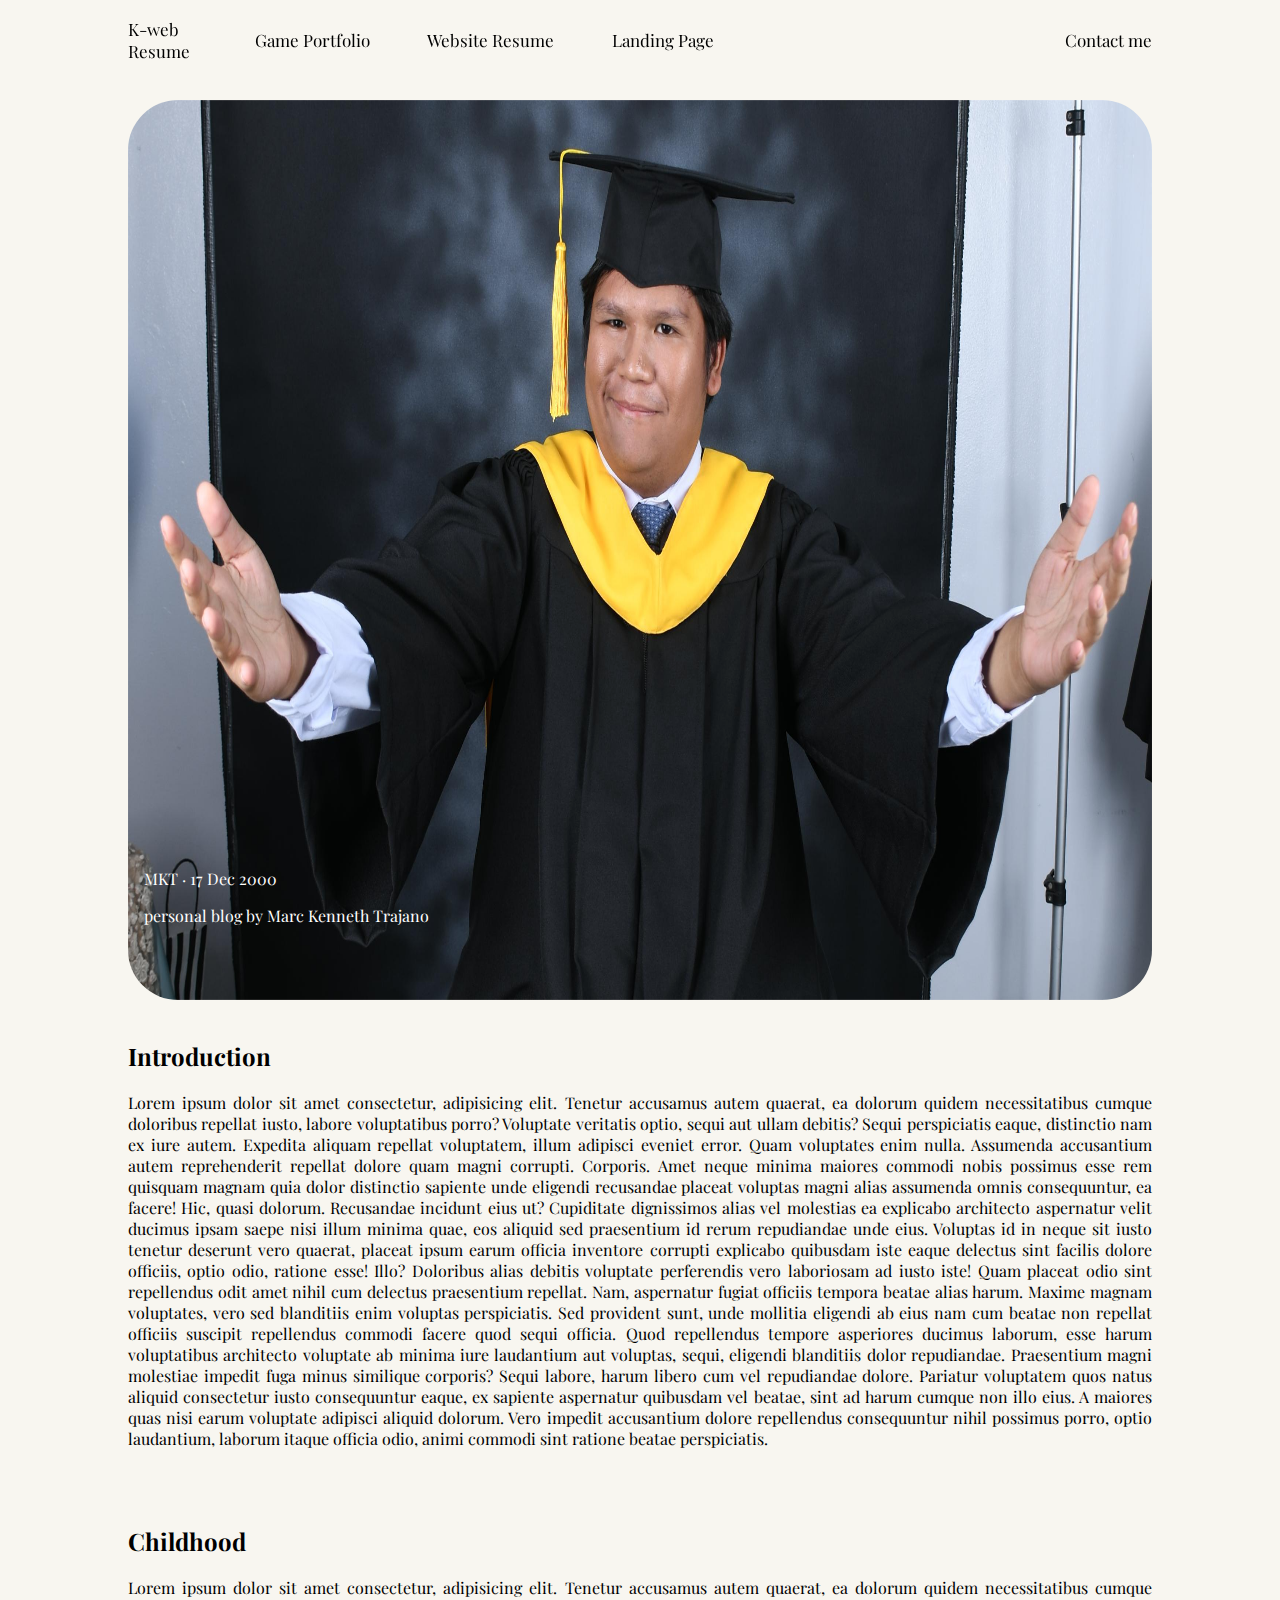
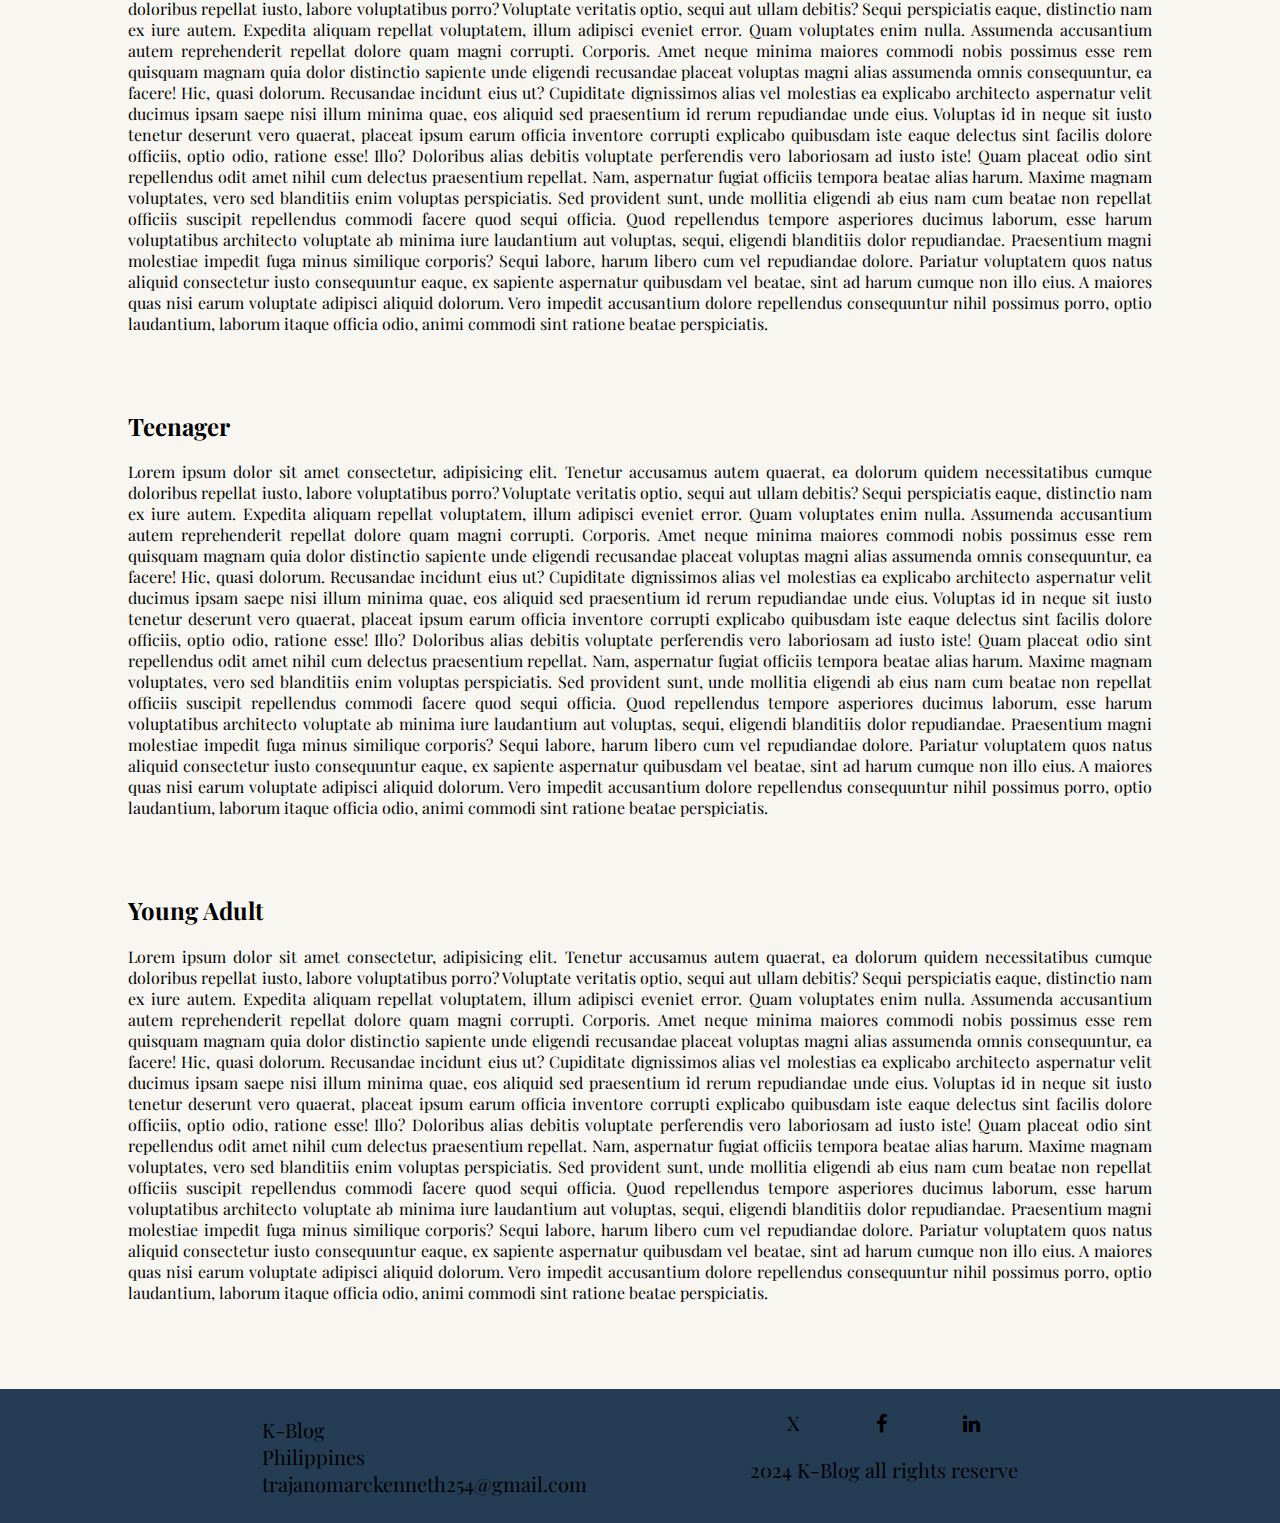
==== blog.html @ 579b7ab5 "place blog.html here" ====
<!DOCTYPE html>
<html lang="en">
  <head>
    <meta charset="UTF-8" />
    <meta name="viewport" content="width=device-width, initial-scale=1.0" />

    <!--Font Awesome-->
    <link
      rel="stylesheet"
      href="https://cdnjs.cloudflare.com/ajax/libs/font-awesome/4.7.0/css/font-awesome.min.css"
    />

    <!--Font-->
    <link rel="preconnect" href="https://fonts.googleapis.com" />
    <link rel="preconnect" href="https://fonts.gstatic.com" crossorigin />
    <link
      href="https://fonts.googleapis.com/css2?family=Noto+Sans:ital,wght@0,100..900;1,100..900&family=Playfair+Display:ital,wght@0,400..900;1,400..900&family=Playwrite+GB+S:ital,wght@0,100..400;1,100..400&family=Roboto&display=swap"
      rel="stylesheet"
    />

    <!--CSS-->
    <link rel="stylesheet" href="styles/shared-css/header.css" />
    <link rel="stylesheet" href="styles/shared-css/footer.css" />

    <link rel="stylesheet" href="styles/blog/main.css" />
    <link rel="stylesheet" href="styles/blog/general.css" />
    <link rel="stylesheet" href="styles/blog/ResposiveDesignBlog.css" />

    <title>k-blog</title>
  </head>

  <body>
    <header class="header">
      <div class="header-container">
        <nav class="left-header">
          <div><a href="#section0">K-web Resume</a></div>
          <nav>
            <div><a href="#section1">Game Portfolio</a></div>
            <div>
              <a href="https://neths-017.github.io/Resume/">Website Resume</a>
            </div>
            <div><a href="#section4">Landing Page</a></div>
          </nav>
        </nav>
        <nav class="right-header"><a href="#section0-1">Contact me</a></nav>
      </div>
    </header>

    <div class="main-class">
      <div class="b1">
        <div class="b1-outside-container">
          <img
            src="image/Kennethphotos/cropImgbg.png"
            alt="kenneth way"
            class="b1-img"
          />
          <div class="b1-content">
            <p>MKT · 17 Dec 2000</p>
            <p>personal blog by Marc Kenneth Trajano</p>
          </div>
        </div>
      </div>

      <div class="b2">
        <div class="b2-container">
          <h2>Introduction</h2>
          <p>
            Lorem ipsum dolor sit amet consectetur, adipisicing elit. Tenetur
            accusamus autem quaerat, ea dolorum quidem necessitatibus cumque
            doloribus repellat iusto, labore voluptatibus porro? Voluptate
            veritatis optio, sequi aut ullam debitis? Sequi perspiciatis eaque,
            distinctio nam ex iure autem. Expedita aliquam repellat voluptatem,
            illum adipisci eveniet error. Quam voluptates enim nulla. Assumenda
            accusantium autem reprehenderit repellat dolore quam magni corrupti.
            Corporis. Amet neque minima maiores commodi nobis possimus esse rem
            quisquam magnam quia dolor distinctio sapiente unde eligendi
            recusandae placeat voluptas magni alias assumenda omnis
            consequuntur, ea facere! Hic, quasi dolorum. Recusandae incidunt
            eius ut? Cupiditate dignissimos alias vel molestias ea explicabo
            architecto aspernatur velit ducimus ipsam saepe nisi illum minima
            quae, eos aliquid sed praesentium id rerum repudiandae unde eius.
            Voluptas id in neque sit iusto tenetur deserunt vero quaerat,
            placeat ipsum earum officia inventore corrupti explicabo quibusdam
            iste eaque delectus sint facilis dolore officiis, optio odio,
            ratione esse! Illo? Doloribus alias debitis voluptate perferendis
            vero laboriosam ad iusto iste! Quam placeat odio sint repellendus
            odit amet nihil cum delectus praesentium repellat. Nam, aspernatur
            fugiat officiis tempora beatae alias harum. Maxime magnam
            voluptates, vero sed blanditiis enim voluptas perspiciatis. Sed
            provident sunt, unde mollitia eligendi ab eius nam cum beatae non
            repellat officiis suscipit repellendus commodi facere quod sequi
            officia. Quod repellendus tempore asperiores ducimus laborum, esse
            harum voluptatibus architecto voluptate ab minima iure laudantium
            aut voluptas, sequi, eligendi blanditiis dolor repudiandae.
            Praesentium magni molestiae impedit fuga minus similique corporis?
            Sequi labore, harum libero cum vel repudiandae dolore. Pariatur
            voluptatem quos natus aliquid consectetur iusto consequuntur eaque,
            ex sapiente aspernatur quibusdam vel beatae, sint ad harum cumque
            non illo eius. A maiores quas nisi earum voluptate adipisci aliquid
            dolorum. Vero impedit accusantium dolore repellendus consequuntur
            nihil possimus porro, optio laudantium, laborum itaque officia odio,
            animi commodi sint ratione beatae perspiciatis.
          </p>
        </div>

        <div class="b2-container">
          <h2>Childhood</h2>
          <p>
            Lorem ipsum dolor sit amet consectetur, adipisicing elit. Tenetur
            accusamus autem quaerat, ea dolorum quidem necessitatibus cumque
            doloribus repellat iusto, labore voluptatibus porro? Voluptate
            veritatis optio, sequi aut ullam debitis? Sequi perspiciatis eaque,
            distinctio nam ex iure autem. Expedita aliquam repellat voluptatem,
            illum adipisci eveniet error. Quam voluptates enim nulla. Assumenda
            accusantium autem reprehenderit repellat dolore quam magni corrupti.
            Corporis. Amet neque minima maiores commodi nobis possimus esse rem
            quisquam magnam quia dolor distinctio sapiente unde eligendi
            recusandae placeat voluptas magni alias assumenda omnis
            consequuntur, ea facere! Hic, quasi dolorum. Recusandae incidunt
            eius ut? Cupiditate dignissimos alias vel molestias ea explicabo
            architecto aspernatur velit ducimus ipsam saepe nisi illum minima
            quae, eos aliquid sed praesentium id rerum repudiandae unde eius.
            Voluptas id in neque sit iusto tenetur deserunt vero quaerat,
            placeat ipsum earum officia inventore corrupti explicabo quibusdam
            iste eaque delectus sint facilis dolore officiis, optio odio,
            ratione esse! Illo? Doloribus alias debitis voluptate perferendis
            vero laboriosam ad iusto iste! Quam placeat odio sint repellendus
            odit amet nihil cum delectus praesentium repellat. Nam, aspernatur
            fugiat officiis tempora beatae alias harum. Maxime magnam
            voluptates, vero sed blanditiis enim voluptas perspiciatis. Sed
            provident sunt, unde mollitia eligendi ab eius nam cum beatae non
            repellat officiis suscipit repellendus commodi facere quod sequi
            officia. Quod repellendus tempore asperiores ducimus laborum, esse
            harum voluptatibus architecto voluptate ab minima iure laudantium
            aut voluptas, sequi, eligendi blanditiis dolor repudiandae.
            Praesentium magni molestiae impedit fuga minus similique corporis?
            Sequi labore, harum libero cum vel repudiandae dolore. Pariatur
            voluptatem quos natus aliquid consectetur iusto consequuntur eaque,
            ex sapiente aspernatur quibusdam vel beatae, sint ad harum cumque
            non illo eius. A maiores quas nisi earum voluptate adipisci aliquid
            dolorum. Vero impedit accusantium dolore repellendus consequuntur
            nihil possimus porro, optio laudantium, laborum itaque officia odio,
            animi commodi sint ratione beatae perspiciatis.
          </p>
        </div>

        <div class="b2-container">
          <h2>Teenager</h2>
          <p>
            Lorem ipsum dolor sit amet consectetur, adipisicing elit. Tenetur
            accusamus autem quaerat, ea dolorum quidem necessitatibus cumque
            doloribus repellat iusto, labore voluptatibus porro? Voluptate
            veritatis optio, sequi aut ullam debitis? Sequi perspiciatis eaque,
            distinctio nam ex iure autem. Expedita aliquam repellat voluptatem,
            illum adipisci eveniet error. Quam voluptates enim nulla. Assumenda
            accusantium autem reprehenderit repellat dolore quam magni corrupti.
            Corporis. Amet neque minima maiores commodi nobis possimus esse rem
            quisquam magnam quia dolor distinctio sapiente unde eligendi
            recusandae placeat voluptas magni alias assumenda omnis
            consequuntur, ea facere! Hic, quasi dolorum. Recusandae incidunt
            eius ut? Cupiditate dignissimos alias vel molestias ea explicabo
            architecto aspernatur velit ducimus ipsam saepe nisi illum minima
            quae, eos aliquid sed praesentium id rerum repudiandae unde eius.
            Voluptas id in neque sit iusto tenetur deserunt vero quaerat,
            placeat ipsum earum officia inventore corrupti explicabo quibusdam
            iste eaque delectus sint facilis dolore officiis, optio odio,
            ratione esse! Illo? Doloribus alias debitis voluptate perferendis
            vero laboriosam ad iusto iste! Quam placeat odio sint repellendus
            odit amet nihil cum delectus praesentium repellat. Nam, aspernatur
            fugiat officiis tempora beatae alias harum. Maxime magnam
            voluptates, vero sed blanditiis enim voluptas perspiciatis. Sed
            provident sunt, unde mollitia eligendi ab eius nam cum beatae non
            repellat officiis suscipit repellendus commodi facere quod sequi
            officia. Quod repellendus tempore asperiores ducimus laborum, esse
            harum voluptatibus architecto voluptate ab minima iure laudantium
            aut voluptas, sequi, eligendi blanditiis dolor repudiandae.
            Praesentium magni molestiae impedit fuga minus similique corporis?
            Sequi labore, harum libero cum vel repudiandae dolore. Pariatur
            voluptatem quos natus aliquid consectetur iusto consequuntur eaque,
            ex sapiente aspernatur quibusdam vel beatae, sint ad harum cumque
            non illo eius. A maiores quas nisi earum voluptate adipisci aliquid
            dolorum. Vero impedit accusantium dolore repellendus consequuntur
            nihil possimus porro, optio laudantium, laborum itaque officia odio,
            animi commodi sint ratione beatae perspiciatis.
          </p>
        </div>

        <div class="b2-container">
          <h2>Young Adult</h2>
          <p>
            Lorem ipsum dolor sit amet consectetur, adipisicing elit. Tenetur
            accusamus autem quaerat, ea dolorum quidem necessitatibus cumque
            doloribus repellat iusto, labore voluptatibus porro? Voluptate
            veritatis optio, sequi aut ullam debitis? Sequi perspiciatis eaque,
            distinctio nam ex iure autem. Expedita aliquam repellat voluptatem,
            illum adipisci eveniet error. Quam voluptates enim nulla. Assumenda
            accusantium autem reprehenderit repellat dolore quam magni corrupti.
            Corporis. Amet neque minima maiores commodi nobis possimus esse rem
            quisquam magnam quia dolor distinctio sapiente unde eligendi
            recusandae placeat voluptas magni alias assumenda omnis
            consequuntur, ea facere! Hic, quasi dolorum. Recusandae incidunt
            eius ut? Cupiditate dignissimos alias vel molestias ea explicabo
            architecto aspernatur velit ducimus ipsam saepe nisi illum minima
            quae, eos aliquid sed praesentium id rerum repudiandae unde eius.
            Voluptas id in neque sit iusto tenetur deserunt vero quaerat,
            placeat ipsum earum officia inventore corrupti explicabo quibusdam
            iste eaque delectus sint facilis dolore officiis, optio odio,
            ratione esse! Illo? Doloribus alias debitis voluptate perferendis
            vero laboriosam ad iusto iste! Quam placeat odio sint repellendus
            odit amet nihil cum delectus praesentium repellat. Nam, aspernatur
            fugiat officiis tempora beatae alias harum. Maxime magnam
            voluptates, vero sed blanditiis enim voluptas perspiciatis. Sed
            provident sunt, unde mollitia eligendi ab eius nam cum beatae non
            repellat officiis suscipit repellendus commodi facere quod sequi
            officia. Quod repellendus tempore asperiores ducimus laborum, esse
            harum voluptatibus architecto voluptate ab minima iure laudantium
            aut voluptas, sequi, eligendi blanditiis dolor repudiandae.
            Praesentium magni molestiae impedit fuga minus similique corporis?
            Sequi labore, harum libero cum vel repudiandae dolore. Pariatur
            voluptatem quos natus aliquid consectetur iusto consequuntur eaque,
            ex sapiente aspernatur quibusdam vel beatae, sint ad harum cumque
            non illo eius. A maiores quas nisi earum voluptate adipisci aliquid
            dolorum. Vero impedit accusantium dolore repellendus consequuntur
            nihil possimus porro, optio laudantium, laborum itaque officia odio,
            animi commodi sint ratione beatae perspiciatis.
          </p>
        </div>
      </div>
    </div>

    <footer class="f1">
      <div class="f1-container">
        <div class="f1-left-side">
          <div class="name-of-company">
            <div>K-Blog</div>
            <div>Philippines</div>
            <div>trajanomarckenneth254@gmail.com</div>
          </div>
        </div>

        <div>
          <container class="f1-logo-container">
            <div>X</div>

            <div>
              <a
                href="https://www.facebook.com/trajano.marckenneth?mibextid=ZbWKwL"
                target="_blank"
              >
                <i class="fa fa-facebook"></i
              ></a>
            </div>

            <div>
              <a
                href="https://www.linkedin.com/in/marc-kenneth-trajano-45747531a/"
                target="_blank"
              >
                <i class="fa fa-linkedin"></i>
              </a>
            </div>
          </container>
          <p>2024 K-Blog all rights reserve</p>
        </div>
      </div>
    </footer>

    <script>
      document.addEventListener("scroll", () => {
        const header = document.querySelector("header");
        if (window.scrollY) {
          header.classList.add("scrolled");
          console.log("scrolled");
        } else {
          header.classList.remove("scrolled");
          console.log("not ");
        }
      });
    </script>
  </body>
</html>
---- styles/shared-css/header.css ----
.header {
  display: flex;
  justify-content: center;
  width: 100%;
  position: fixed;
  height: 80px;
  background-color: #00000000;

  transition: background-color 0.2s ease-out;
  z-index: 999;
  font-size: 17px;
}

header.scrolled {
  background-color: #617d88;
}

.header-container {
  width: 80%;
  display: flex;
  justify-content: space-between;
  align-items: center;
  height: 100%;
}

.left-header {
  display: flex;

  width: 60%;
  justify-content: space-between;
  align-items: center;
  height: 100%;
}

.left-header nav {
  display: flex;
  justify-content: space-around;

  width: 100%;
}
---- styles/shared-css/footer.css ----
footer {
  margin-top: 50px;
  display: flex;
  justify-content: center;
  background-color: #243c54;
  padding: 20px;
  font-size: 20px;
}

.f1-container {
  display: flex;
  width: 74%;

  justify-content: space-around;
  align-items: center;
}

.f1-left-side {
  display: flex;
}

.f1-left-side img {
  height: 110px;
}

.f1-logo-container {
  display: flex;
  justify-content: space-around;
}

.name-of-company {
  display: flex;
  flex-direction: column;
  justify-content: center;
}

footer {
  color: black;
}
---- styles/blog/main.css ----
.b1 {
  width: 100%;
  height: 1000px;
  z-index: 1;
  display: flex;
  align-items: center;
  justify-content: center;
}

.b1-outside-container {
  height: 900px;
  position: relative;
  width: 80%;
}

.b1-inside-container {
  width: 100%;
  height: 100px;
}

.b1-content {
  position: absolute;
  bottom: 8px;
  left: 16px;
  color: white;
}

.b1-img {
  margin-top: 50px;
  height: 100%;
  width: 100%;
  border-radius: 50px;
}

/* b2 */
.b2 {
  width: 100%;
  display: flex;
  justify-content: space-evenly;
  flex-wrap: wrap;
}

.b2-container {
  width: 80%;
  text-align: justify;
  margin: 20px;
}
---- styles/blog/general.css ----
body {
  margin: 0px;
  font-family: "Playfair Display", serif;
  font-style: normal;
  background-color: #f8f6f0;
}

a:link,
a:visited {
  text-decoration: none;
  color: black;
}

a:hover {
  color: black;
}

html {
  scroll-behavior: smooth;
}
---- styles/blog/ResposiveDesignBlog.css ----
@media (max-width: 425px) {
  .header {
    z-index: -1;
    height: 0px;
    font-size: 0px;
  }

  .b1 {
    width: 100%;
    height: 200px;
    z-index: 1;
    display: flex;
    align-items: center;
    justify-content: center;
    margin-bottom: 30px;
  }

  .b1-outside-container {
    height: 200px;
    position: relative;
    width: 80%;
  }

  .b1-content {
    position: absolute;
    bottom: -20px;
    left: 12px;
    color: white;
    font-size: 8px;
  }

  .b2-container {
    font-size: 12px;
  }

  footer {
    padding: 0px;
    font-size: 7px;
    padding-top: 5px;
    padding-bottom: 5px;
  }
}
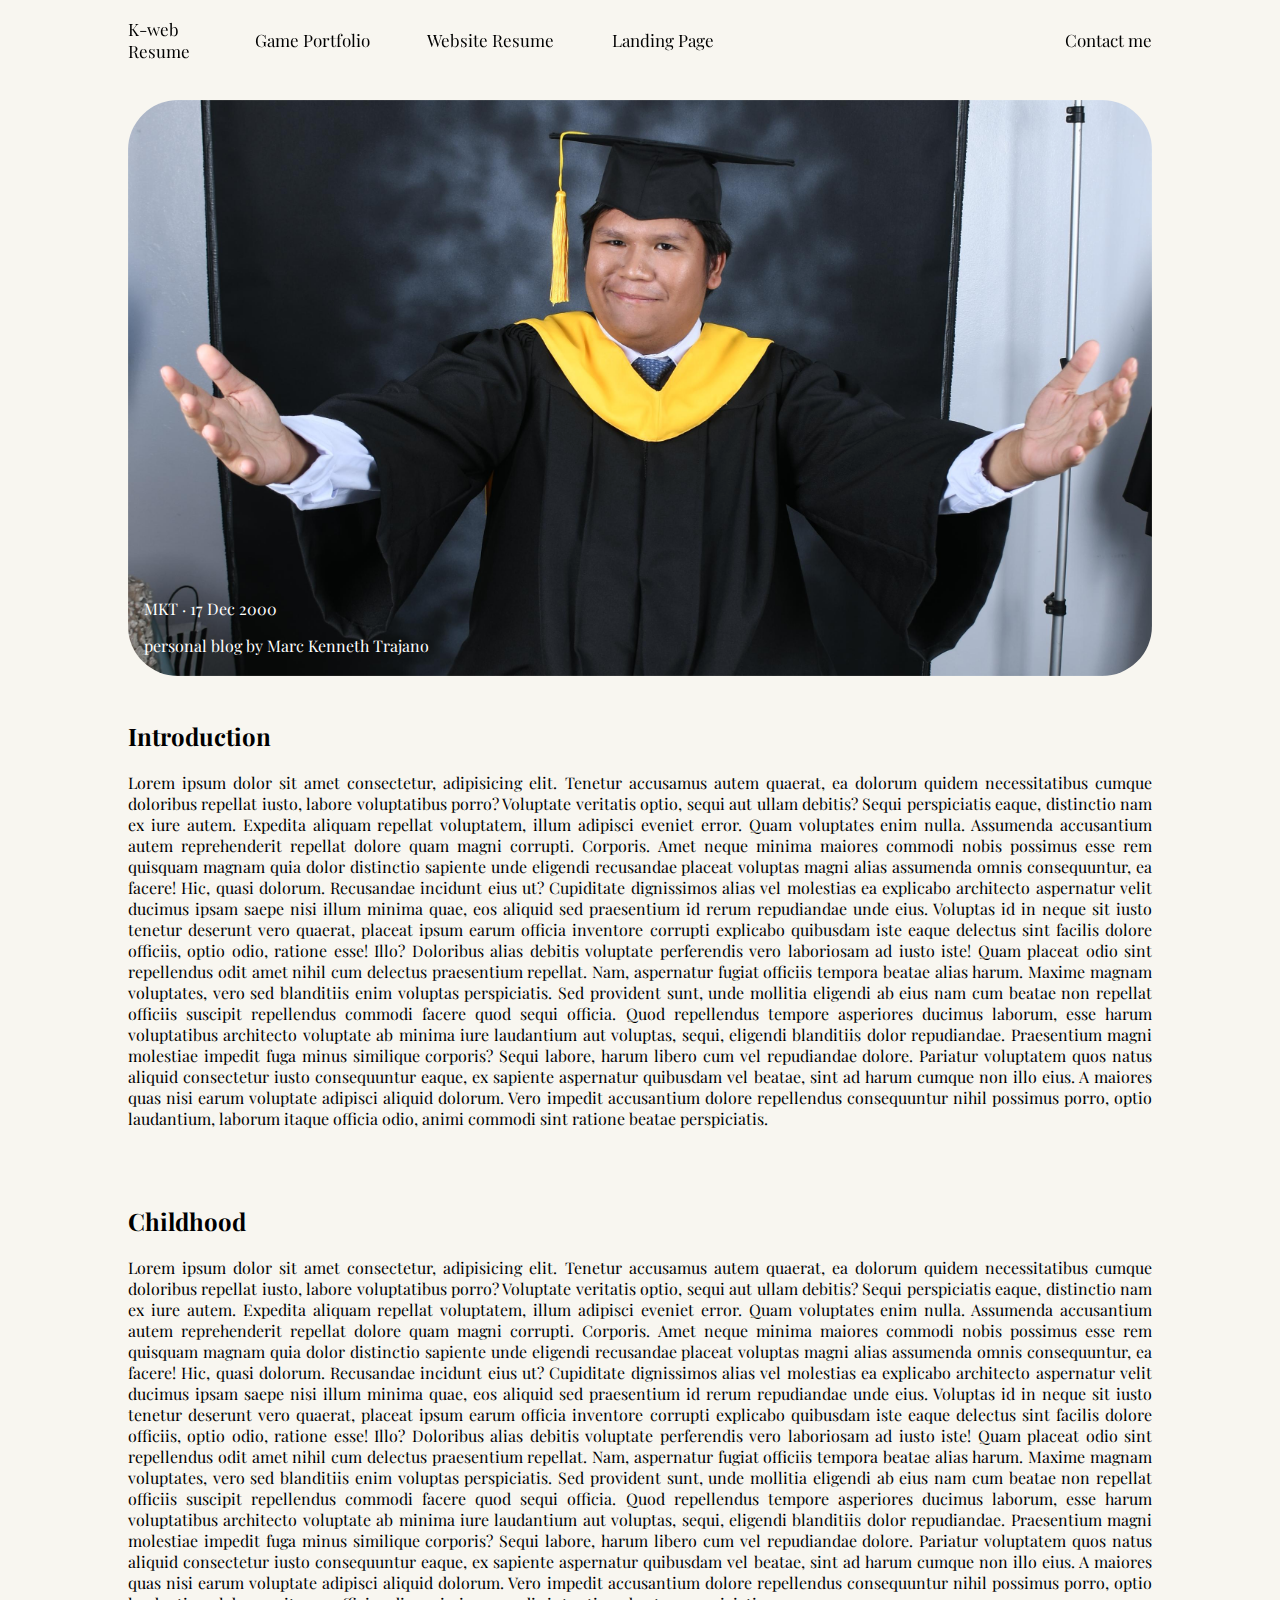
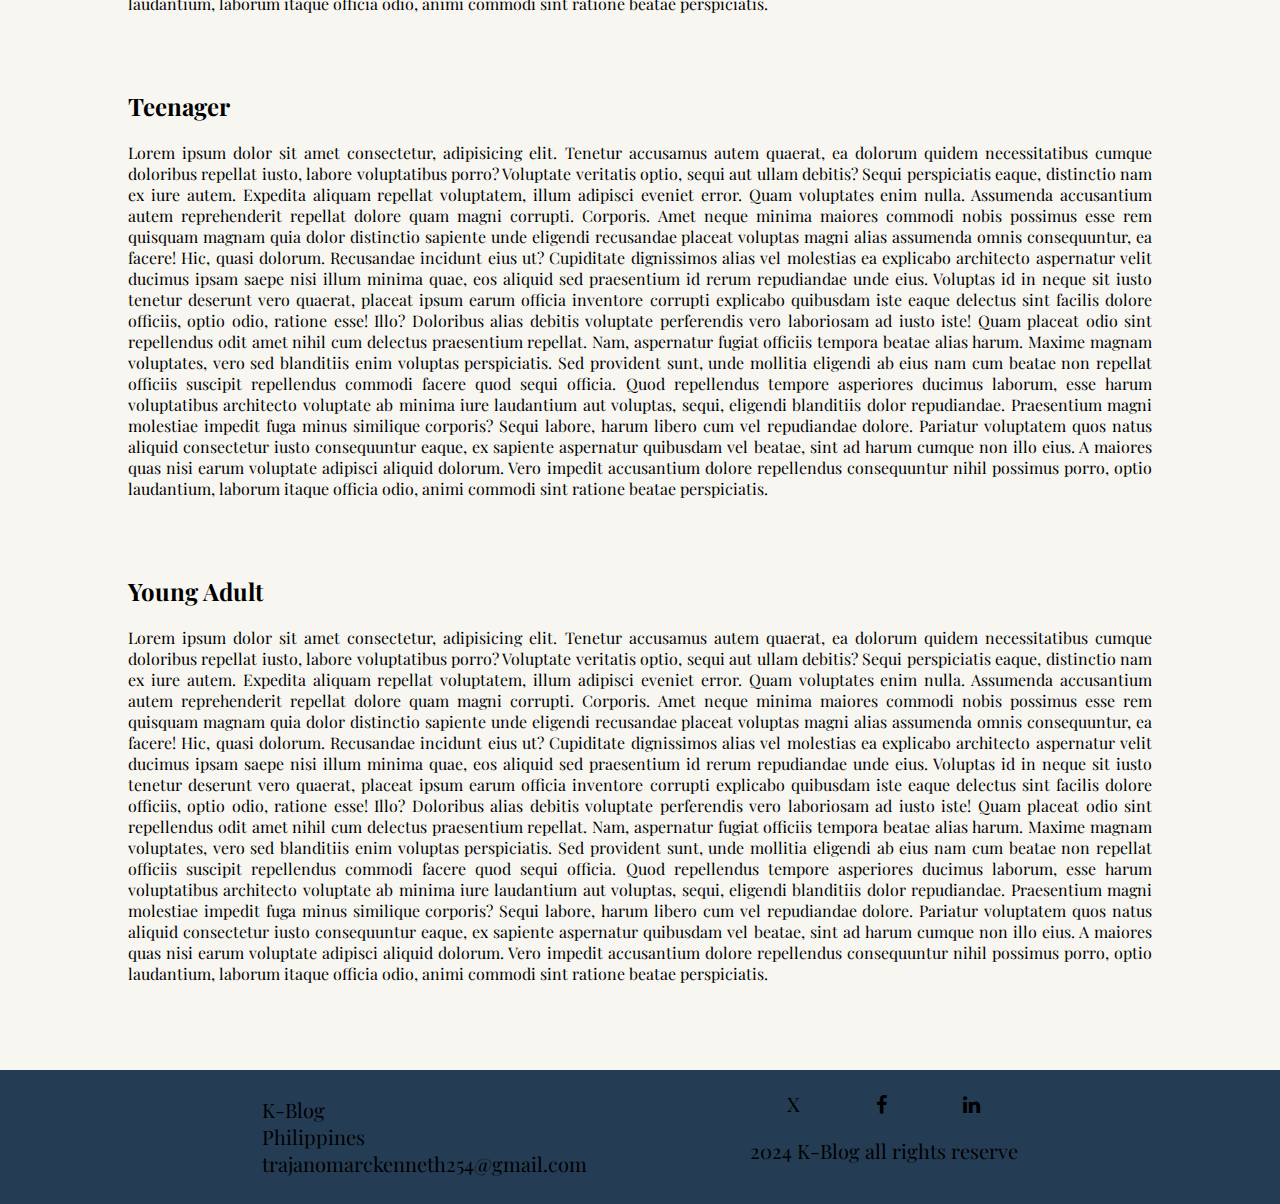
==== commit d025a319: "change menu bar make it resposive in resume portfolio" ====
--- a/blog.html
+++ b/blog.html
@@ -35,9 +35,9 @@
         <nav class="left-header">
           <div><a href="#section0">K-web Resume</a></div>
           <nav>
-            <div><a href="#section1">Game Portfolio</a></div>
+            <div><a href="GamePortfolio.html">Game Portfolio</a></div>
             <div>
-              <a href="https://neths-017.github.io/Resume/">Website Resume</a>
+              <a href="index.html">Website Resume</a>
             </div>
             <div><a href="#section4">Landing Page</a></div>
           </nav>
@@ -265,17 +265,6 @@
       </div>
     </footer>
 
-    <script>
-      document.addEventListener("scroll", () => {
-        const header = document.querySelector("header");
-        if (window.scrollY) {
-          header.classList.add("scrolled");
-          console.log("scrolled");
-        } else {
-          header.classList.remove("scrolled");
-          console.log("not ");
-        }
-      });
-    </script>
+    <script src="scripts/headerFade.js"></script>
   </body>
 </html>
--- a/styles/shared-css/header.css
+++ b/styles/shared-css/header.css
@@ -9,6 +9,10 @@
   transition: background-color 0.2s ease-out;
   z-index: 999;
   font-size: 17px;
+}
+
+.menu-button {
+  display: none;
 }
 
 header.scrolled {
--- a/styles/blog/main.css
+++ b/styles/blog/main.css
@@ -1,6 +1,7 @@
 .b1 {
+  padding-top: 50px;
   width: 100%;
-  height: 1000px;
+  height: 100%;
   z-index: 1;
   display: flex;
   align-items: center;
@@ -8,14 +9,15 @@
 }
 
 .b1-outside-container {
-  height: 900px;
+  height: 40%;
   position: relative;
   width: 80%;
 }
 
 .b1-inside-container {
   width: 100%;
-  height: 100px;
+  height: 80%;
+  background-color: green;
 }
 
 .b1-content {
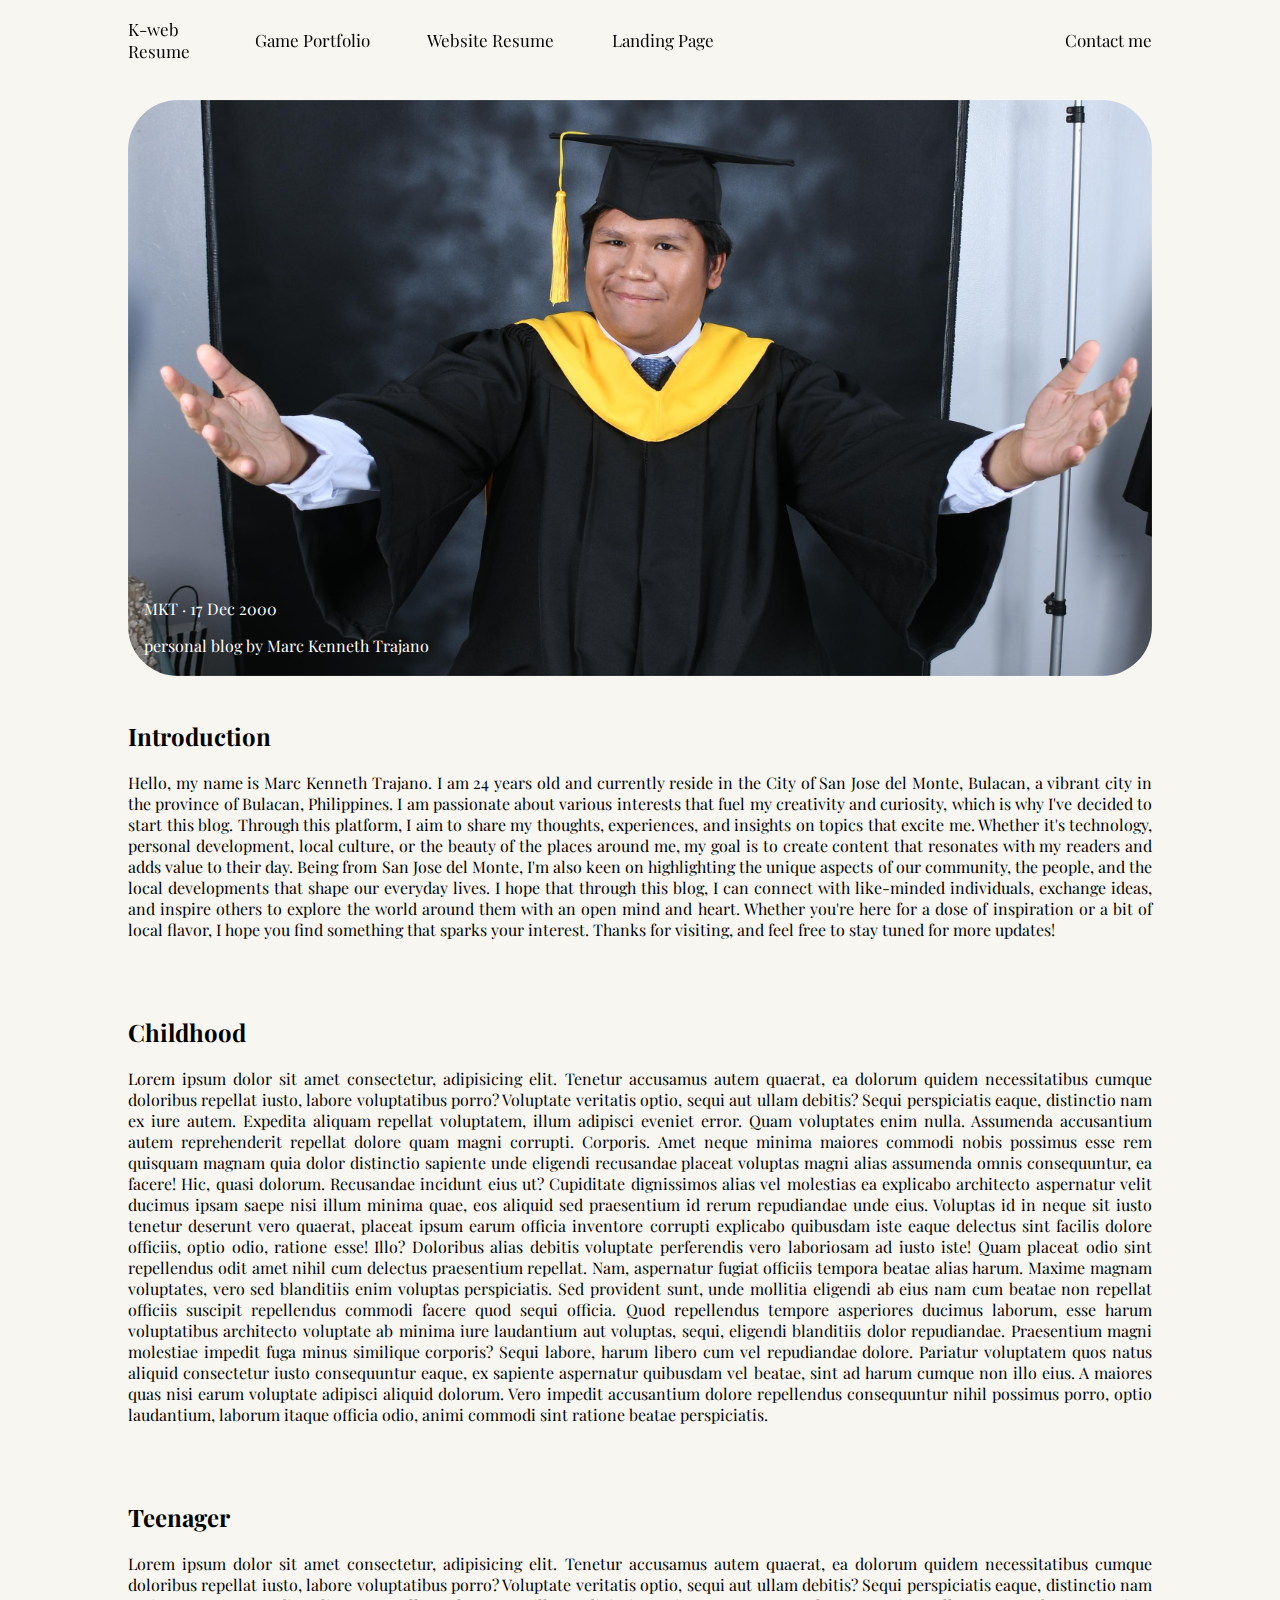
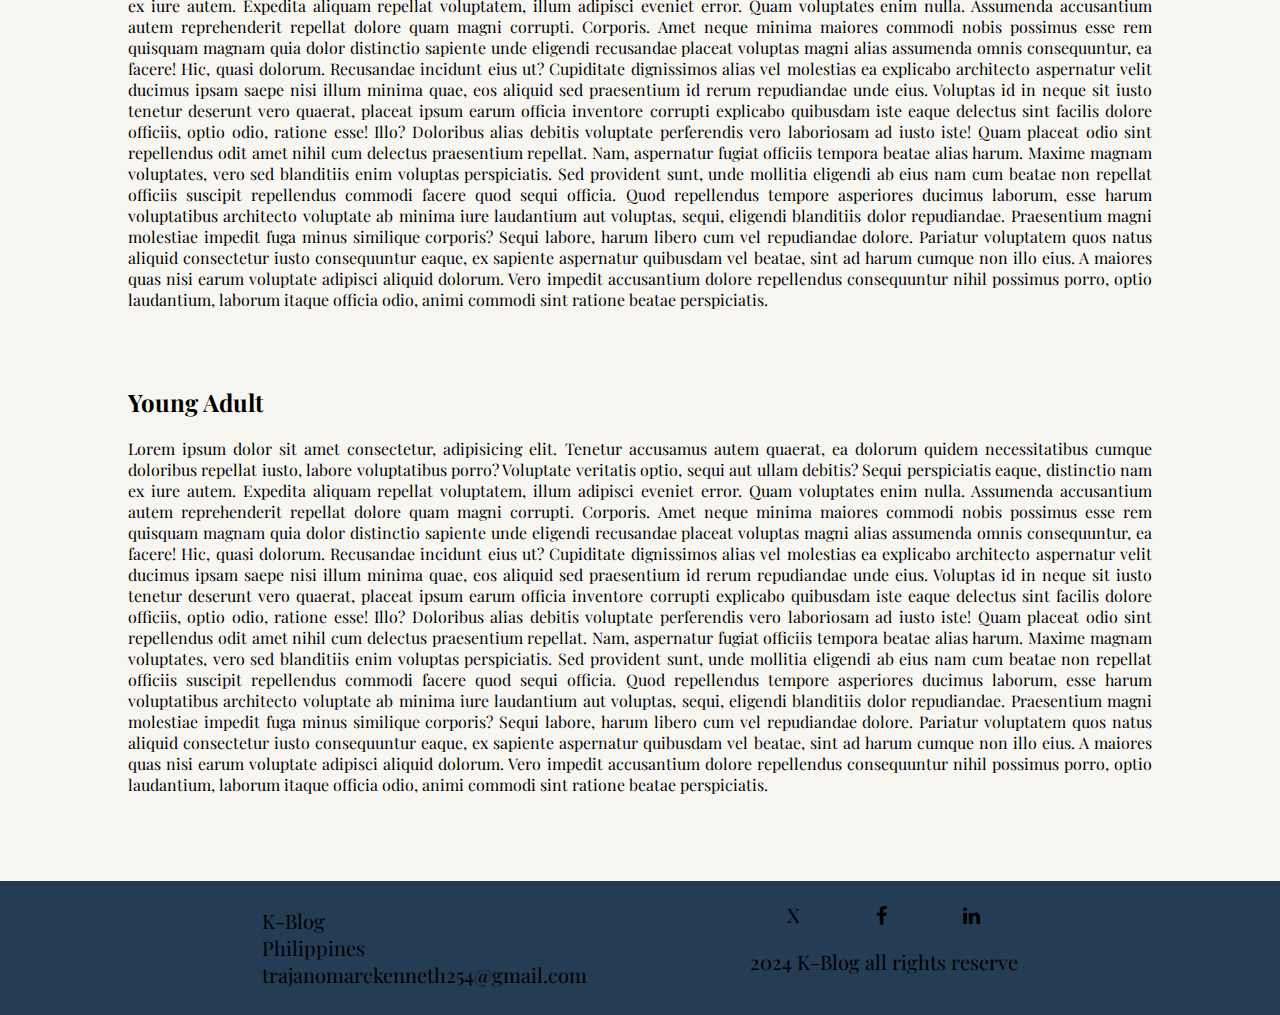
==== commit 637ca77c: "change blog introduction" ====
--- a/blog.html
+++ b/blog.html
@@ -64,6 +64,30 @@
       <div class="b2">
         <div class="b2-container">
           <h2>Introduction</h2>
+          <p>
+            Hello, my name is Marc Kenneth Trajano. I am 24 years old and
+            currently reside in the City of San Jose del Monte, Bulacan, a
+            vibrant city in the province of Bulacan, Philippines. I am
+            passionate about various interests that fuel my creativity and
+            curiosity, which is why I&apos;ve decided to start this blog.
+            Through this platform, I aim to share my thoughts, experiences, and
+            insights on topics that excite me. Whether it&apos;s technology,
+            personal development, local culture, or the beauty of the places
+            around me, my goal is to create content that resonates with my
+            readers and adds value to their day. Being from San Jose del Monte,
+            I&apos;m also keen on highlighting the unique aspects of our
+            community, the people, and the local developments that shape our
+            everyday lives. I hope that through this blog, I can connect with
+            like-minded individuals, exchange ideas, and inspire others to
+            explore the world around them with an open mind and heart. Whether
+            you're here for a dose of inspiration or a bit of local flavor, I
+            hope you find something that sparks your interest. Thanks for
+            visiting, and feel free to stay tuned for more updates!
+          </p>
+        </div>
+
+        <div class="b2-container">
+          <h2>Childhood</h2>
           <p>
             Lorem ipsum dolor sit amet consectetur, adipisicing elit. Tenetur
             accusamus autem quaerat, ea dolorum quidem necessitatibus cumque
@@ -104,7 +128,7 @@
         </div>
 
         <div class="b2-container">
-          <h2>Childhood</h2>
+          <h2>Teenager</h2>
           <p>
             Lorem ipsum dolor sit amet consectetur, adipisicing elit. Tenetur
             accusamus autem quaerat, ea dolorum quidem necessitatibus cumque
@@ -145,7 +169,7 @@
         </div>
 
         <div class="b2-container">
-          <h2>Teenager</h2>
+          <h2>Young Adult</h2>
           <p>
             Lorem ipsum dolor sit amet consectetur, adipisicing elit. Tenetur
             accusamus autem quaerat, ea dolorum quidem necessitatibus cumque
@@ -184,47 +208,6 @@
             animi commodi sint ratione beatae perspiciatis.
           </p>
         </div>
-
-        <div class="b2-container">
-          <h2>Young Adult</h2>
-          <p>
-            Lorem ipsum dolor sit amet consectetur, adipisicing elit. Tenetur
-            accusamus autem quaerat, ea dolorum quidem necessitatibus cumque
-            doloribus repellat iusto, labore voluptatibus porro? Voluptate
-            veritatis optio, sequi aut ullam debitis? Sequi perspiciatis eaque,
-            distinctio nam ex iure autem. Expedita aliquam repellat voluptatem,
-            illum adipisci eveniet error. Quam voluptates enim nulla. Assumenda
-            accusantium autem reprehenderit repellat dolore quam magni corrupti.
-            Corporis. Amet neque minima maiores commodi nobis possimus esse rem
-            quisquam magnam quia dolor distinctio sapiente unde eligendi
-            recusandae placeat voluptas magni alias assumenda omnis
-            consequuntur, ea facere! Hic, quasi dolorum. Recusandae incidunt
-            eius ut? Cupiditate dignissimos alias vel molestias ea explicabo
-            architecto aspernatur velit ducimus ipsam saepe nisi illum minima
-            quae, eos aliquid sed praesentium id rerum repudiandae unde eius.
-            Voluptas id in neque sit iusto tenetur deserunt vero quaerat,
-            placeat ipsum earum officia inventore corrupti explicabo quibusdam
-            iste eaque delectus sint facilis dolore officiis, optio odio,
-            ratione esse! Illo? Doloribus alias debitis voluptate perferendis
-            vero laboriosam ad iusto iste! Quam placeat odio sint repellendus
-            odit amet nihil cum delectus praesentium repellat. Nam, aspernatur
-            fugiat officiis tempora beatae alias harum. Maxime magnam
-            voluptates, vero sed blanditiis enim voluptas perspiciatis. Sed
-            provident sunt, unde mollitia eligendi ab eius nam cum beatae non
-            repellat officiis suscipit repellendus commodi facere quod sequi
-            officia. Quod repellendus tempore asperiores ducimus laborum, esse
-            harum voluptatibus architecto voluptate ab minima iure laudantium
-            aut voluptas, sequi, eligendi blanditiis dolor repudiandae.
-            Praesentium magni molestiae impedit fuga minus similique corporis?
-            Sequi labore, harum libero cum vel repudiandae dolore. Pariatur
-            voluptatem quos natus aliquid consectetur iusto consequuntur eaque,
-            ex sapiente aspernatur quibusdam vel beatae, sint ad harum cumque
-            non illo eius. A maiores quas nisi earum voluptate adipisci aliquid
-            dolorum. Vero impedit accusantium dolore repellendus consequuntur
-            nihil possimus porro, optio laudantium, laborum itaque officia odio,
-            animi commodi sint ratione beatae perspiciatis.
-          </p>
-        </div>
       </div>
     </div>
 
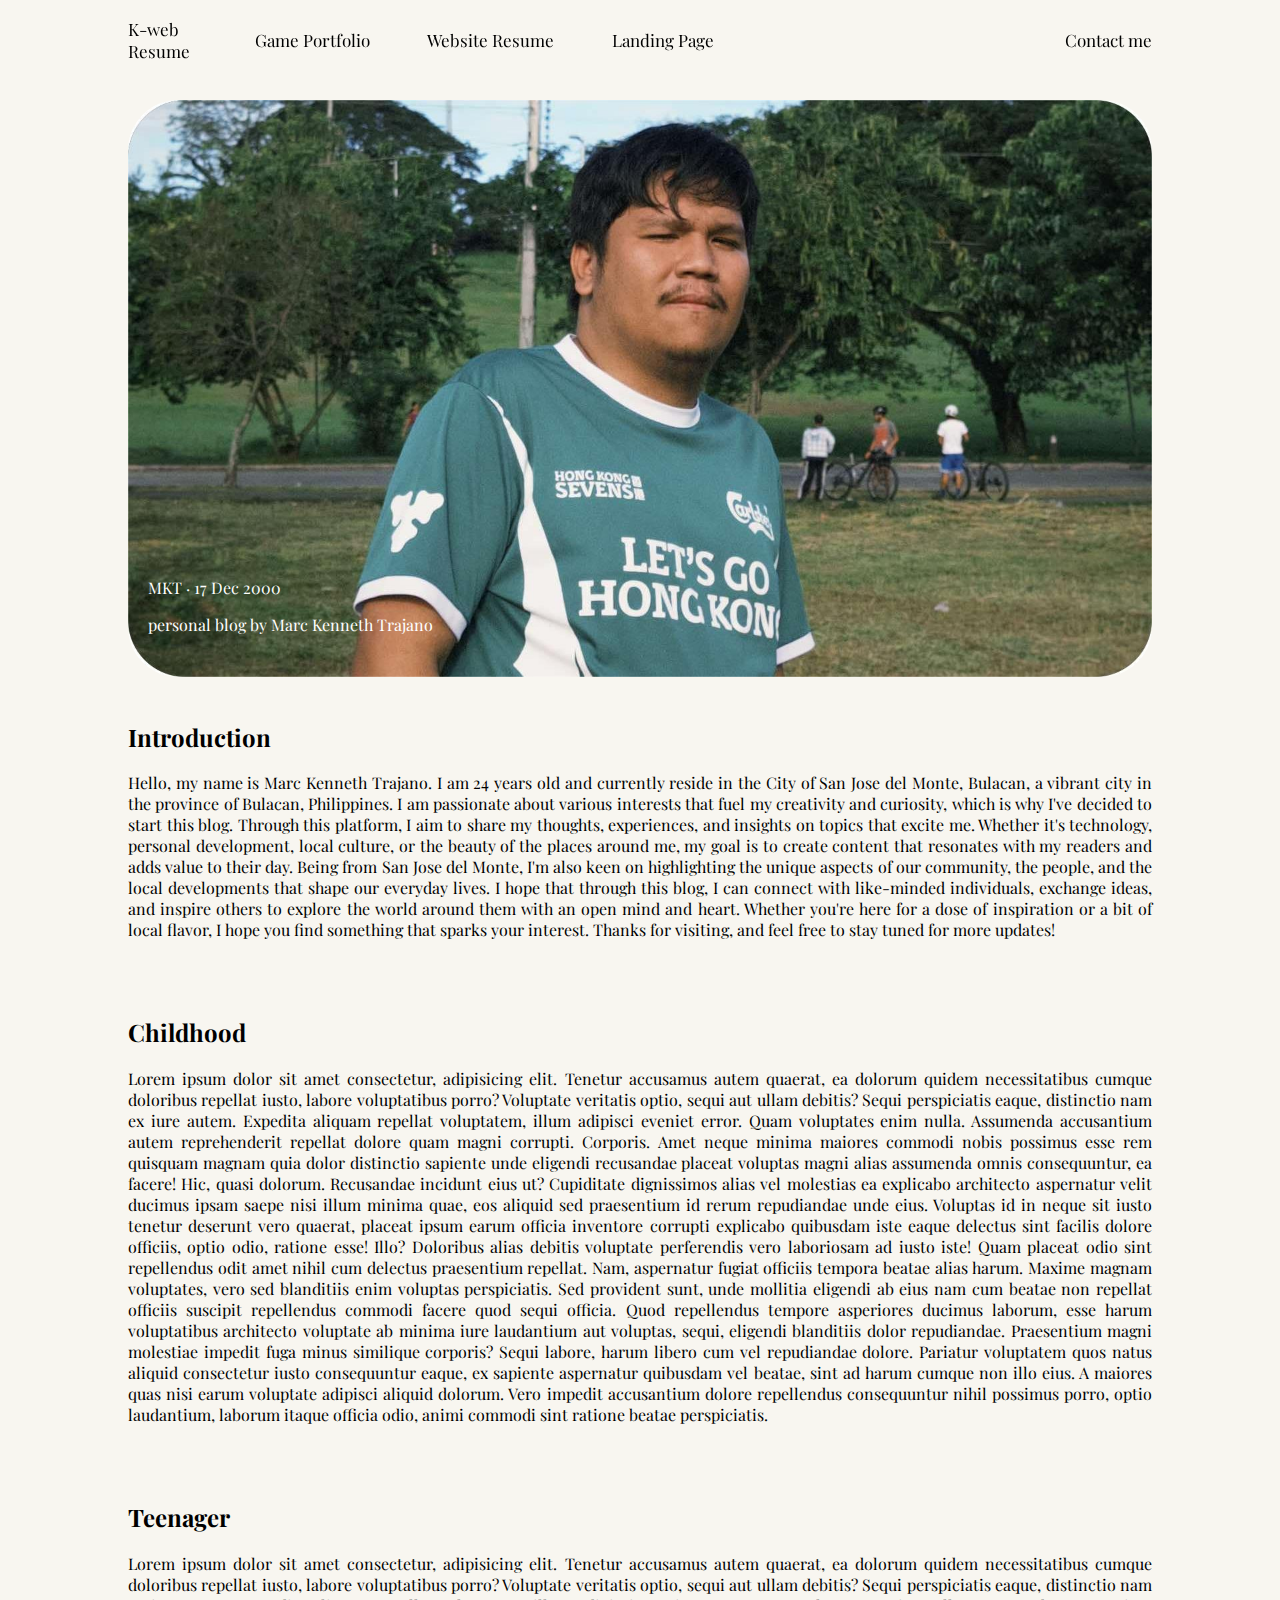
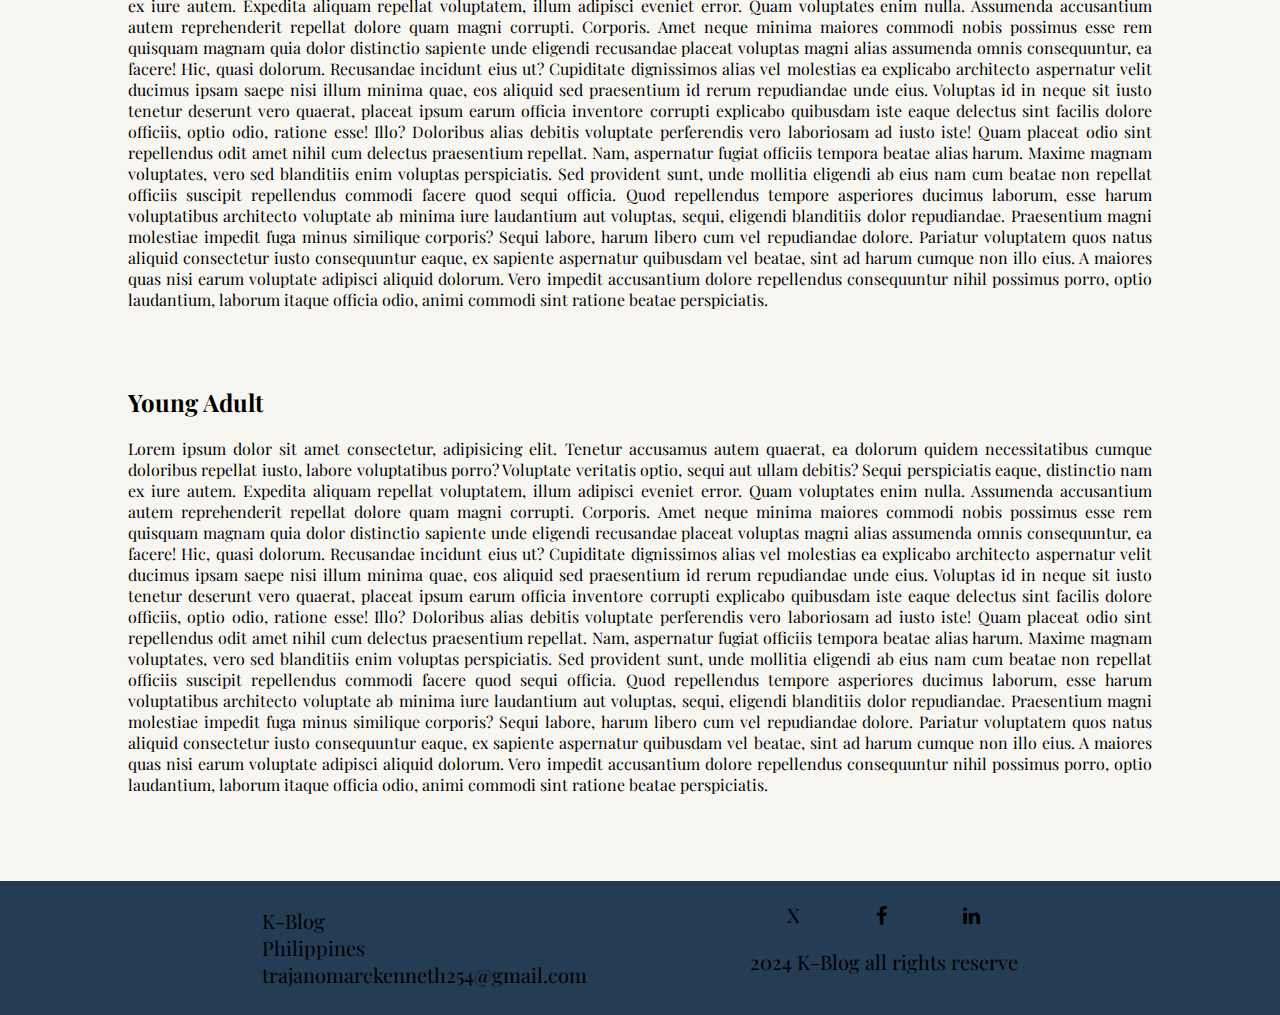
==== commit 2a26108c: "change image in blog" ====
--- a/blog.html
+++ b/blog.html
@@ -50,7 +50,7 @@
       <div class="b1">
         <div class="b1-outside-container">
           <img
-            src="image/Kennethphotos/cropImgbg.png"
+            src="image/Kennethphotos/cropImgbg.jpg"
             alt="kenneth way"
             class="b1-img"
           />
--- a/styles/blog/main.css
+++ b/styles/blog/main.css
@@ -22,8 +22,8 @@
 
 .b1-content {
   position: absolute;
-  bottom: 8px;
-  left: 16px;
+  bottom: 30px;
+  left: 20px;
   color: white;
 }
 
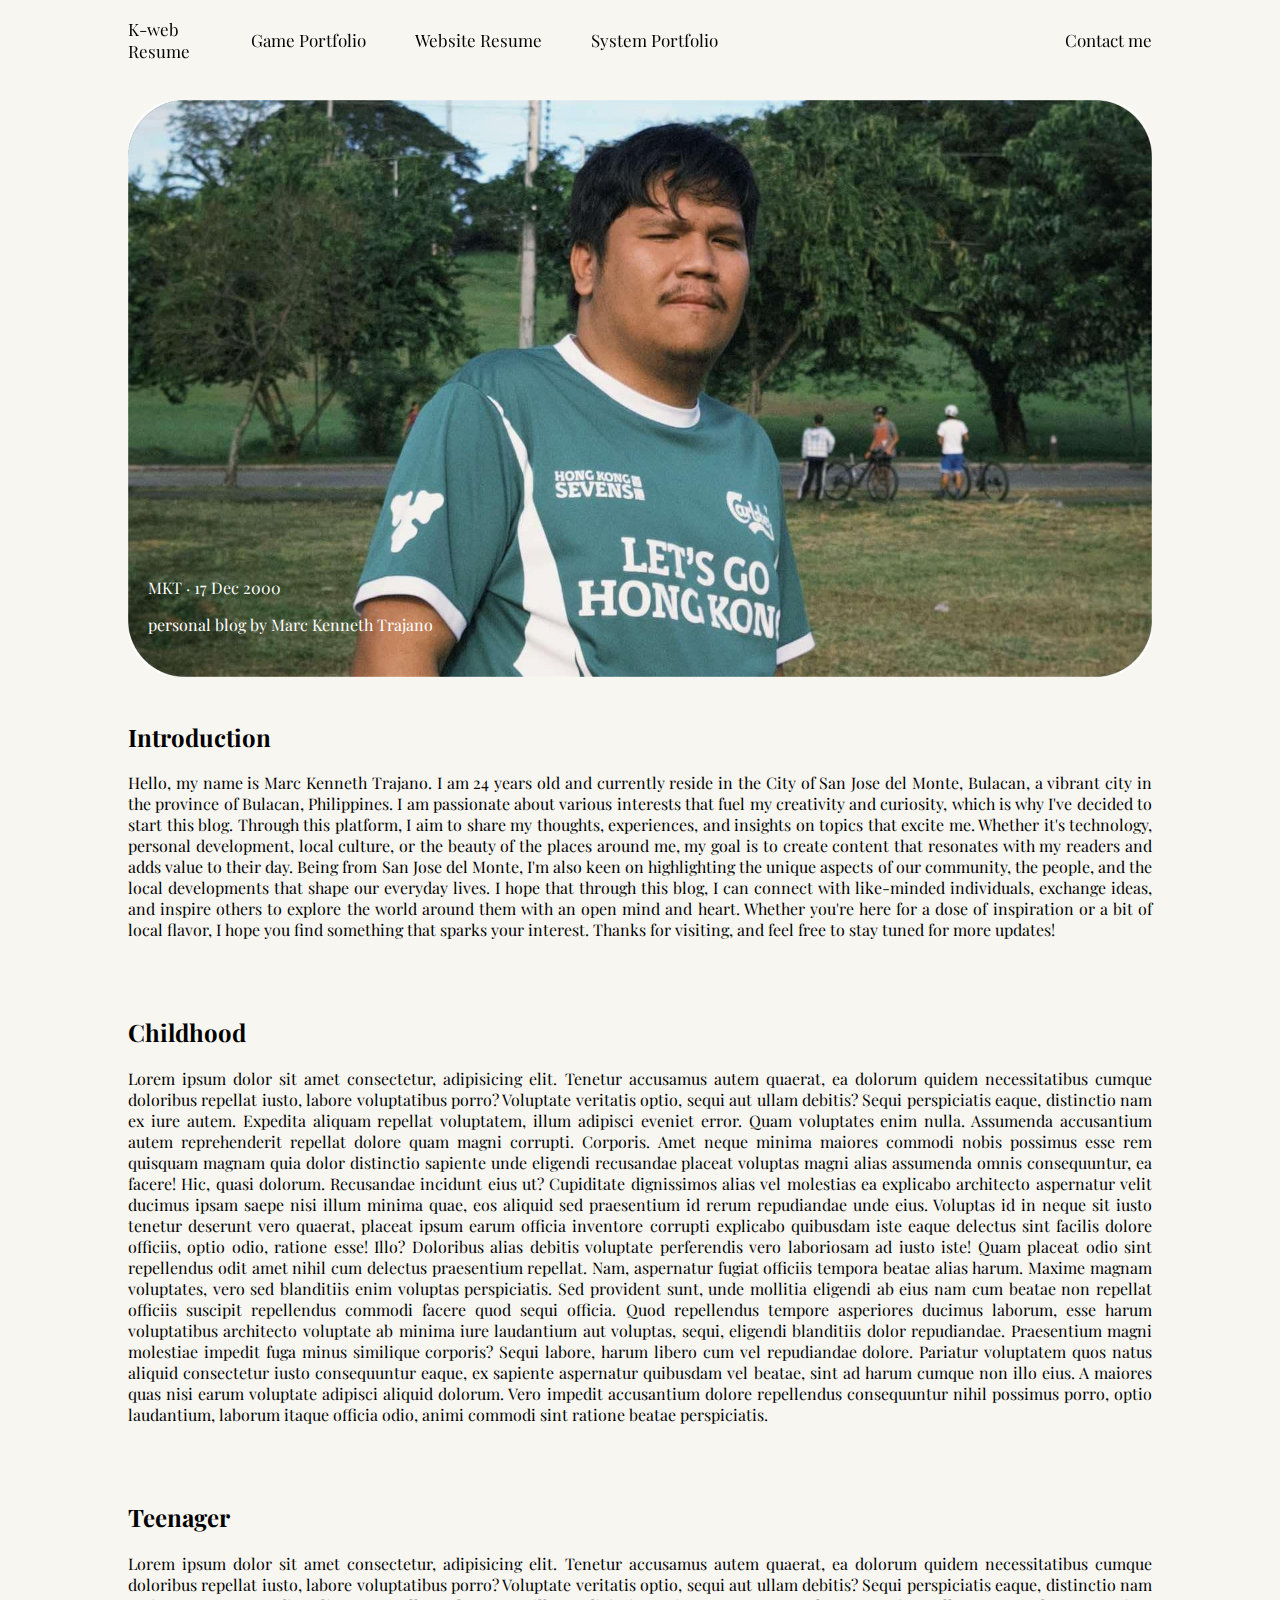
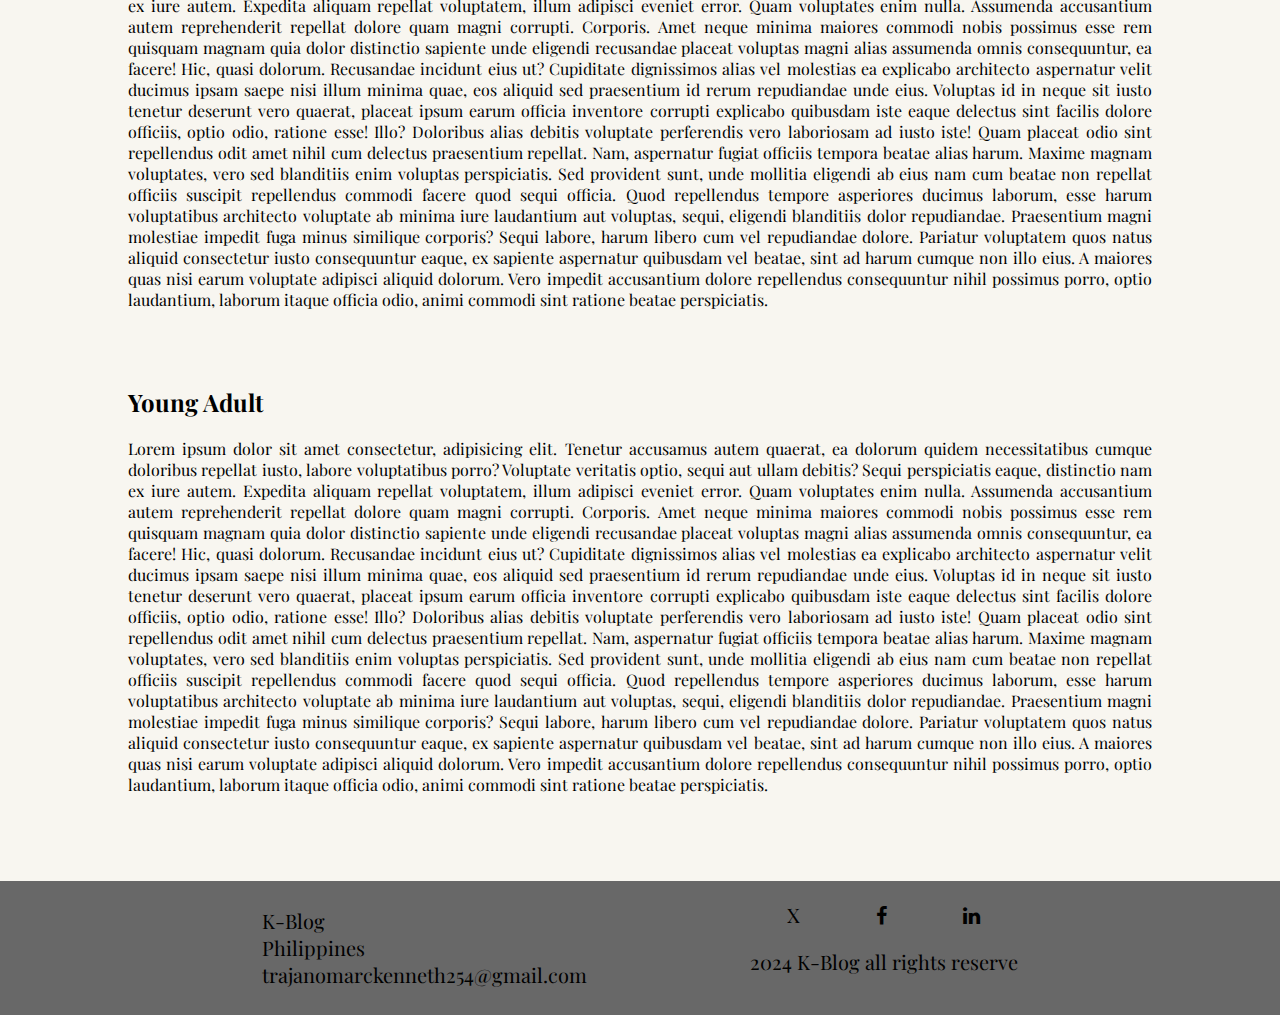
==== commit 2342ffea: "-fix background color footer,headear and general resume" ====
--- a/blog.html
+++ b/blog.html
@@ -1,253 +1,240 @@
 <!DOCTYPE html>
 <html lang="en">
-  <head>
-    <meta charset="UTF-8" />
-    <meta name="viewport" content="width=device-width, initial-scale=1.0" />
-
-    <!--Font Awesome-->
-    <link
-      rel="stylesheet"
-      href="https://cdnjs.cloudflare.com/ajax/libs/font-awesome/4.7.0/css/font-awesome.min.css"
-    />
-
-    <!--Font-->
-    <link rel="preconnect" href="https://fonts.googleapis.com" />
-    <link rel="preconnect" href="https://fonts.gstatic.com" crossorigin />
-    <link
-      href="https://fonts.googleapis.com/css2?family=Noto+Sans:ital,wght@0,100..900;1,100..900&family=Playfair+Display:ital,wght@0,400..900;1,400..900&family=Playwrite+GB+S:ital,wght@0,100..400;1,100..400&family=Roboto&display=swap"
-      rel="stylesheet"
-    />
-
-    <!--CSS-->
-    <link rel="stylesheet" href="styles/shared-css/header.css" />
-    <link rel="stylesheet" href="styles/shared-css/footer.css" />
-
-    <link rel="stylesheet" href="styles/blog/main.css" />
-    <link rel="stylesheet" href="styles/blog/general.css" />
-    <link rel="stylesheet" href="styles/blog/ResposiveDesignBlog.css" />
-
-    <title>k-blog</title>
-  </head>
-
-  <body>
-    <header class="header">
-      <div class="header-container">
-        <nav class="left-header">
-          <div><a href="#section0">K-web Resume</a></div>
-          <nav>
-            <div><a href="GamePortfolio.html">Game Portfolio</a></div>
-            <div>
-              <a href="index.html">Website Resume</a>
-            </div>
-            <div><a href="#section4">Landing Page</a></div>
-          </nav>
+
+<head>
+  <meta charset="UTF-8" />
+  <meta name="viewport" content="width=device-width, initial-scale=1.0" />
+
+  <!--Font Awesome-->
+  <link rel="stylesheet" href="https://cdnjs.cloudflare.com/ajax/libs/font-awesome/4.7.0/css/font-awesome.min.css" />
+
+  <!--Font-->
+  <link rel="preconnect" href="https://fonts.googleapis.com" />
+  <link rel="preconnect" href="https://fonts.gstatic.com" crossorigin />
+  <link
+    href="https://fonts.googleapis.com/css2?family=Noto+Sans:ital,wght@0,100..900;1,100..900&family=Playfair+Display:ital,wght@0,400..900;1,400..900&family=Playwrite+GB+S:ital,wght@0,100..400;1,100..400&family=Roboto&display=swap"
+    rel="stylesheet" />
+
+  <!--CSS-->
+  <link rel="stylesheet" href="styles/shared-css/header.css" />
+  <link rel="stylesheet" href="styles/shared-css/footer.css" />
+
+  <link rel="stylesheet" href="styles/blog/main.css" />
+  <link rel="stylesheet" href="styles/blog/general.css" />
+  <link rel="stylesheet" href="styles/blog/ResposiveDesignBlog.css" />
+
+  <title>k-blog</title>
+</head>
+
+<body>
+  <header class="header">
+    <div class="header-container">
+      <nav class="left-header">
+        <div><a href="index.html">K-web Resume</a></div>
+        <nav>
+          <div><a href="GamePortfolio.html">Game Portfolio</a></div>
+          <div>
+            <a href="index.html">Website Resume</a>
+          </div>
+          <div><a href="#section4">System Portfolio</a></div>
         </nav>
-        <nav class="right-header"><a href="#section0-1">Contact me</a></nav>
-      </div>
-    </header>
-
-    <div class="main-class">
-      <div class="b1">
-        <div class="b1-outside-container">
-          <img
-            src="image/Kennethphotos/cropImgbg.jpg"
-            alt="kenneth way"
-            class="b1-img"
-          />
-          <div class="b1-content">
-            <p>MKT · 17 Dec 2000</p>
-            <p>personal blog by Marc Kenneth Trajano</p>
+      </nav>
+      <nav class="right-header"><a href="ContactForm.html">Contact me</a></nav>
+    </div>
+  </header>
+
+  <div class="main-class">
+    <div class="b1">
+      <div class="b1-outside-container">
+        <img src="image/Kennethphotos/cropImgbg.jpg" alt="kenneth way" class="b1-img" />
+        <div class="b1-content">
+          <p>MKT · 17 Dec 2000</p>
+          <p>personal blog by Marc Kenneth Trajano</p>
+        </div>
+      </div>
+    </div>
+
+    <div class="b2">
+      <div class="b2-container">
+        <h2>Introduction</h2>
+        <p>
+          Hello, my name is Marc Kenneth Trajano. I am 24 years old and
+          currently reside in the City of San Jose del Monte, Bulacan, a
+          vibrant city in the province of Bulacan, Philippines. I am
+          passionate about various interests that fuel my creativity and
+          curiosity, which is why I&apos;ve decided to start this blog.
+          Through this platform, I aim to share my thoughts, experiences, and
+          insights on topics that excite me. Whether it&apos;s technology,
+          personal development, local culture, or the beauty of the places
+          around me, my goal is to create content that resonates with my
+          readers and adds value to their day. Being from San Jose del Monte,
+          I&apos;m also keen on highlighting the unique aspects of our
+          community, the people, and the local developments that shape our
+          everyday lives. I hope that through this blog, I can connect with
+          like-minded individuals, exchange ideas, and inspire others to
+          explore the world around them with an open mind and heart. Whether
+          you're here for a dose of inspiration or a bit of local flavor, I
+          hope you find something that sparks your interest. Thanks for
+          visiting, and feel free to stay tuned for more updates!
+        </p>
+      </div>
+
+      <div class="b2-container">
+        <h2>Childhood</h2>
+        <p>
+          Lorem ipsum dolor sit amet consectetur, adipisicing elit. Tenetur
+          accusamus autem quaerat, ea dolorum quidem necessitatibus cumque
+          doloribus repellat iusto, labore voluptatibus porro? Voluptate
+          veritatis optio, sequi aut ullam debitis? Sequi perspiciatis eaque,
+          distinctio nam ex iure autem. Expedita aliquam repellat voluptatem,
+          illum adipisci eveniet error. Quam voluptates enim nulla. Assumenda
+          accusantium autem reprehenderit repellat dolore quam magni corrupti.
+          Corporis. Amet neque minima maiores commodi nobis possimus esse rem
+          quisquam magnam quia dolor distinctio sapiente unde eligendi
+          recusandae placeat voluptas magni alias assumenda omnis
+          consequuntur, ea facere! Hic, quasi dolorum. Recusandae incidunt
+          eius ut? Cupiditate dignissimos alias vel molestias ea explicabo
+          architecto aspernatur velit ducimus ipsam saepe nisi illum minima
+          quae, eos aliquid sed praesentium id rerum repudiandae unde eius.
+          Voluptas id in neque sit iusto tenetur deserunt vero quaerat,
+          placeat ipsum earum officia inventore corrupti explicabo quibusdam
+          iste eaque delectus sint facilis dolore officiis, optio odio,
+          ratione esse! Illo? Doloribus alias debitis voluptate perferendis
+          vero laboriosam ad iusto iste! Quam placeat odio sint repellendus
+          odit amet nihil cum delectus praesentium repellat. Nam, aspernatur
+          fugiat officiis tempora beatae alias harum. Maxime magnam
+          voluptates, vero sed blanditiis enim voluptas perspiciatis. Sed
+          provident sunt, unde mollitia eligendi ab eius nam cum beatae non
+          repellat officiis suscipit repellendus commodi facere quod sequi
+          officia. Quod repellendus tempore asperiores ducimus laborum, esse
+          harum voluptatibus architecto voluptate ab minima iure laudantium
+          aut voluptas, sequi, eligendi blanditiis dolor repudiandae.
+          Praesentium magni molestiae impedit fuga minus similique corporis?
+          Sequi labore, harum libero cum vel repudiandae dolore. Pariatur
+          voluptatem quos natus aliquid consectetur iusto consequuntur eaque,
+          ex sapiente aspernatur quibusdam vel beatae, sint ad harum cumque
+          non illo eius. A maiores quas nisi earum voluptate adipisci aliquid
+          dolorum. Vero impedit accusantium dolore repellendus consequuntur
+          nihil possimus porro, optio laudantium, laborum itaque officia odio,
+          animi commodi sint ratione beatae perspiciatis.
+        </p>
+      </div>
+
+      <div class="b2-container">
+        <h2>Teenager</h2>
+        <p>
+          Lorem ipsum dolor sit amet consectetur, adipisicing elit. Tenetur
+          accusamus autem quaerat, ea dolorum quidem necessitatibus cumque
+          doloribus repellat iusto, labore voluptatibus porro? Voluptate
+          veritatis optio, sequi aut ullam debitis? Sequi perspiciatis eaque,
+          distinctio nam ex iure autem. Expedita aliquam repellat voluptatem,
+          illum adipisci eveniet error. Quam voluptates enim nulla. Assumenda
+          accusantium autem reprehenderit repellat dolore quam magni corrupti.
+          Corporis. Amet neque minima maiores commodi nobis possimus esse rem
+          quisquam magnam quia dolor distinctio sapiente unde eligendi
+          recusandae placeat voluptas magni alias assumenda omnis
+          consequuntur, ea facere! Hic, quasi dolorum. Recusandae incidunt
+          eius ut? Cupiditate dignissimos alias vel molestias ea explicabo
+          architecto aspernatur velit ducimus ipsam saepe nisi illum minima
+          quae, eos aliquid sed praesentium id rerum repudiandae unde eius.
+          Voluptas id in neque sit iusto tenetur deserunt vero quaerat,
+          placeat ipsum earum officia inventore corrupti explicabo quibusdam
+          iste eaque delectus sint facilis dolore officiis, optio odio,
+          ratione esse! Illo? Doloribus alias debitis voluptate perferendis
+          vero laboriosam ad iusto iste! Quam placeat odio sint repellendus
+          odit amet nihil cum delectus praesentium repellat. Nam, aspernatur
+          fugiat officiis tempora beatae alias harum. Maxime magnam
+          voluptates, vero sed blanditiis enim voluptas perspiciatis. Sed
+          provident sunt, unde mollitia eligendi ab eius nam cum beatae non
+          repellat officiis suscipit repellendus commodi facere quod sequi
+          officia. Quod repellendus tempore asperiores ducimus laborum, esse
+          harum voluptatibus architecto voluptate ab minima iure laudantium
+          aut voluptas, sequi, eligendi blanditiis dolor repudiandae.
+          Praesentium magni molestiae impedit fuga minus similique corporis?
+          Sequi labore, harum libero cum vel repudiandae dolore. Pariatur
+          voluptatem quos natus aliquid consectetur iusto consequuntur eaque,
+          ex sapiente aspernatur quibusdam vel beatae, sint ad harum cumque
+          non illo eius. A maiores quas nisi earum voluptate adipisci aliquid
+          dolorum. Vero impedit accusantium dolore repellendus consequuntur
+          nihil possimus porro, optio laudantium, laborum itaque officia odio,
+          animi commodi sint ratione beatae perspiciatis.
+        </p>
+      </div>
+
+      <div class="b2-container">
+        <h2>Young Adult</h2>
+        <p>
+          Lorem ipsum dolor sit amet consectetur, adipisicing elit. Tenetur
+          accusamus autem quaerat, ea dolorum quidem necessitatibus cumque
+          doloribus repellat iusto, labore voluptatibus porro? Voluptate
+          veritatis optio, sequi aut ullam debitis? Sequi perspiciatis eaque,
+          distinctio nam ex iure autem. Expedita aliquam repellat voluptatem,
+          illum adipisci eveniet error. Quam voluptates enim nulla. Assumenda
+          accusantium autem reprehenderit repellat dolore quam magni corrupti.
+          Corporis. Amet neque minima maiores commodi nobis possimus esse rem
+          quisquam magnam quia dolor distinctio sapiente unde eligendi
+          recusandae placeat voluptas magni alias assumenda omnis
+          consequuntur, ea facere! Hic, quasi dolorum. Recusandae incidunt
+          eius ut? Cupiditate dignissimos alias vel molestias ea explicabo
+          architecto aspernatur velit ducimus ipsam saepe nisi illum minima
+          quae, eos aliquid sed praesentium id rerum repudiandae unde eius.
+          Voluptas id in neque sit iusto tenetur deserunt vero quaerat,
+          placeat ipsum earum officia inventore corrupti explicabo quibusdam
+          iste eaque delectus sint facilis dolore officiis, optio odio,
+          ratione esse! Illo? Doloribus alias debitis voluptate perferendis
+          vero laboriosam ad iusto iste! Quam placeat odio sint repellendus
+          odit amet nihil cum delectus praesentium repellat. Nam, aspernatur
+          fugiat officiis tempora beatae alias harum. Maxime magnam
+          voluptates, vero sed blanditiis enim voluptas perspiciatis. Sed
+          provident sunt, unde mollitia eligendi ab eius nam cum beatae non
+          repellat officiis suscipit repellendus commodi facere quod sequi
+          officia. Quod repellendus tempore asperiores ducimus laborum, esse
+          harum voluptatibus architecto voluptate ab minima iure laudantium
+          aut voluptas, sequi, eligendi blanditiis dolor repudiandae.
+          Praesentium magni molestiae impedit fuga minus similique corporis?
+          Sequi labore, harum libero cum vel repudiandae dolore. Pariatur
+          voluptatem quos natus aliquid consectetur iusto consequuntur eaque,
+          ex sapiente aspernatur quibusdam vel beatae, sint ad harum cumque
+          non illo eius. A maiores quas nisi earum voluptate adipisci aliquid
+          dolorum. Vero impedit accusantium dolore repellendus consequuntur
+          nihil possimus porro, optio laudantium, laborum itaque officia odio,
+          animi commodi sint ratione beatae perspiciatis.
+        </p>
+      </div>
+    </div>
+  </div>
+
+  <footer class="f1">
+    <div class="f1-container">
+      <div class="f1-left-side">
+        <div class="name-of-company">
+          <div>K-Blog</div>
+          <div>Philippines</div>
+          <div>trajanomarckenneth254@gmail.com</div>
+        </div>
+      </div>
+
+      <div>
+        <container class="f1-logo-container">
+          <div>X</div>
+
+          <div>
+            <a href="https://www.facebook.com/trajano.marckenneth?mibextid=ZbWKwL" target="_blank">
+              <i class="fa fa-facebook"></i></a>
           </div>
-        </div>
-      </div>
-
-      <div class="b2">
-        <div class="b2-container">
-          <h2>Introduction</h2>
-          <p>
-            Hello, my name is Marc Kenneth Trajano. I am 24 years old and
-            currently reside in the City of San Jose del Monte, Bulacan, a
-            vibrant city in the province of Bulacan, Philippines. I am
-            passionate about various interests that fuel my creativity and
-            curiosity, which is why I&apos;ve decided to start this blog.
-            Through this platform, I aim to share my thoughts, experiences, and
-            insights on topics that excite me. Whether it&apos;s technology,
-            personal development, local culture, or the beauty of the places
-            around me, my goal is to create content that resonates with my
-            readers and adds value to their day. Being from San Jose del Monte,
-            I&apos;m also keen on highlighting the unique aspects of our
-            community, the people, and the local developments that shape our
-            everyday lives. I hope that through this blog, I can connect with
-            like-minded individuals, exchange ideas, and inspire others to
-            explore the world around them with an open mind and heart. Whether
-            you're here for a dose of inspiration or a bit of local flavor, I
-            hope you find something that sparks your interest. Thanks for
-            visiting, and feel free to stay tuned for more updates!
-          </p>
-        </div>
-
-        <div class="b2-container">
-          <h2>Childhood</h2>
-          <p>
-            Lorem ipsum dolor sit amet consectetur, adipisicing elit. Tenetur
-            accusamus autem quaerat, ea dolorum quidem necessitatibus cumque
-            doloribus repellat iusto, labore voluptatibus porro? Voluptate
-            veritatis optio, sequi aut ullam debitis? Sequi perspiciatis eaque,
-            distinctio nam ex iure autem. Expedita aliquam repellat voluptatem,
-            illum adipisci eveniet error. Quam voluptates enim nulla. Assumenda
-            accusantium autem reprehenderit repellat dolore quam magni corrupti.
-            Corporis. Amet neque minima maiores commodi nobis possimus esse rem
-            quisquam magnam quia dolor distinctio sapiente unde eligendi
-            recusandae placeat voluptas magni alias assumenda omnis
-            consequuntur, ea facere! Hic, quasi dolorum. Recusandae incidunt
-            eius ut? Cupiditate dignissimos alias vel molestias ea explicabo
-            architecto aspernatur velit ducimus ipsam saepe nisi illum minima
-            quae, eos aliquid sed praesentium id rerum repudiandae unde eius.
-            Voluptas id in neque sit iusto tenetur deserunt vero quaerat,
-            placeat ipsum earum officia inventore corrupti explicabo quibusdam
-            iste eaque delectus sint facilis dolore officiis, optio odio,
-            ratione esse! Illo? Doloribus alias debitis voluptate perferendis
-            vero laboriosam ad iusto iste! Quam placeat odio sint repellendus
-            odit amet nihil cum delectus praesentium repellat. Nam, aspernatur
-            fugiat officiis tempora beatae alias harum. Maxime magnam
-            voluptates, vero sed blanditiis enim voluptas perspiciatis. Sed
-            provident sunt, unde mollitia eligendi ab eius nam cum beatae non
-            repellat officiis suscipit repellendus commodi facere quod sequi
-            officia. Quod repellendus tempore asperiores ducimus laborum, esse
-            harum voluptatibus architecto voluptate ab minima iure laudantium
-            aut voluptas, sequi, eligendi blanditiis dolor repudiandae.
-            Praesentium magni molestiae impedit fuga minus similique corporis?
-            Sequi labore, harum libero cum vel repudiandae dolore. Pariatur
-            voluptatem quos natus aliquid consectetur iusto consequuntur eaque,
-            ex sapiente aspernatur quibusdam vel beatae, sint ad harum cumque
-            non illo eius. A maiores quas nisi earum voluptate adipisci aliquid
-            dolorum. Vero impedit accusantium dolore repellendus consequuntur
-            nihil possimus porro, optio laudantium, laborum itaque officia odio,
-            animi commodi sint ratione beatae perspiciatis.
-          </p>
-        </div>
-
-        <div class="b2-container">
-          <h2>Teenager</h2>
-          <p>
-            Lorem ipsum dolor sit amet consectetur, adipisicing elit. Tenetur
-            accusamus autem quaerat, ea dolorum quidem necessitatibus cumque
-            doloribus repellat iusto, labore voluptatibus porro? Voluptate
-            veritatis optio, sequi aut ullam debitis? Sequi perspiciatis eaque,
-            distinctio nam ex iure autem. Expedita aliquam repellat voluptatem,
-            illum adipisci eveniet error. Quam voluptates enim nulla. Assumenda
-            accusantium autem reprehenderit repellat dolore quam magni corrupti.
-            Corporis. Amet neque minima maiores commodi nobis possimus esse rem
-            quisquam magnam quia dolor distinctio sapiente unde eligendi
-            recusandae placeat voluptas magni alias assumenda omnis
-            consequuntur, ea facere! Hic, quasi dolorum. Recusandae incidunt
-            eius ut? Cupiditate dignissimos alias vel molestias ea explicabo
-            architecto aspernatur velit ducimus ipsam saepe nisi illum minima
-            quae, eos aliquid sed praesentium id rerum repudiandae unde eius.
-            Voluptas id in neque sit iusto tenetur deserunt vero quaerat,
-            placeat ipsum earum officia inventore corrupti explicabo quibusdam
-            iste eaque delectus sint facilis dolore officiis, optio odio,
-            ratione esse! Illo? Doloribus alias debitis voluptate perferendis
-            vero laboriosam ad iusto iste! Quam placeat odio sint repellendus
-            odit amet nihil cum delectus praesentium repellat. Nam, aspernatur
-            fugiat officiis tempora beatae alias harum. Maxime magnam
-            voluptates, vero sed blanditiis enim voluptas perspiciatis. Sed
-            provident sunt, unde mollitia eligendi ab eius nam cum beatae non
-            repellat officiis suscipit repellendus commodi facere quod sequi
-            officia. Quod repellendus tempore asperiores ducimus laborum, esse
-            harum voluptatibus architecto voluptate ab minima iure laudantium
-            aut voluptas, sequi, eligendi blanditiis dolor repudiandae.
-            Praesentium magni molestiae impedit fuga minus similique corporis?
-            Sequi labore, harum libero cum vel repudiandae dolore. Pariatur
-            voluptatem quos natus aliquid consectetur iusto consequuntur eaque,
-            ex sapiente aspernatur quibusdam vel beatae, sint ad harum cumque
-            non illo eius. A maiores quas nisi earum voluptate adipisci aliquid
-            dolorum. Vero impedit accusantium dolore repellendus consequuntur
-            nihil possimus porro, optio laudantium, laborum itaque officia odio,
-            animi commodi sint ratione beatae perspiciatis.
-          </p>
-        </div>
-
-        <div class="b2-container">
-          <h2>Young Adult</h2>
-          <p>
-            Lorem ipsum dolor sit amet consectetur, adipisicing elit. Tenetur
-            accusamus autem quaerat, ea dolorum quidem necessitatibus cumque
-            doloribus repellat iusto, labore voluptatibus porro? Voluptate
-            veritatis optio, sequi aut ullam debitis? Sequi perspiciatis eaque,
-            distinctio nam ex iure autem. Expedita aliquam repellat voluptatem,
-            illum adipisci eveniet error. Quam voluptates enim nulla. Assumenda
-            accusantium autem reprehenderit repellat dolore quam magni corrupti.
-            Corporis. Amet neque minima maiores commodi nobis possimus esse rem
-            quisquam magnam quia dolor distinctio sapiente unde eligendi
-            recusandae placeat voluptas magni alias assumenda omnis
-            consequuntur, ea facere! Hic, quasi dolorum. Recusandae incidunt
-            eius ut? Cupiditate dignissimos alias vel molestias ea explicabo
-            architecto aspernatur velit ducimus ipsam saepe nisi illum minima
-            quae, eos aliquid sed praesentium id rerum repudiandae unde eius.
-            Voluptas id in neque sit iusto tenetur deserunt vero quaerat,
-            placeat ipsum earum officia inventore corrupti explicabo quibusdam
-            iste eaque delectus sint facilis dolore officiis, optio odio,
-            ratione esse! Illo? Doloribus alias debitis voluptate perferendis
-            vero laboriosam ad iusto iste! Quam placeat odio sint repellendus
-            odit amet nihil cum delectus praesentium repellat. Nam, aspernatur
-            fugiat officiis tempora beatae alias harum. Maxime magnam
-            voluptates, vero sed blanditiis enim voluptas perspiciatis. Sed
-            provident sunt, unde mollitia eligendi ab eius nam cum beatae non
-            repellat officiis suscipit repellendus commodi facere quod sequi
-            officia. Quod repellendus tempore asperiores ducimus laborum, esse
-            harum voluptatibus architecto voluptate ab minima iure laudantium
-            aut voluptas, sequi, eligendi blanditiis dolor repudiandae.
-            Praesentium magni molestiae impedit fuga minus similique corporis?
-            Sequi labore, harum libero cum vel repudiandae dolore. Pariatur
-            voluptatem quos natus aliquid consectetur iusto consequuntur eaque,
-            ex sapiente aspernatur quibusdam vel beatae, sint ad harum cumque
-            non illo eius. A maiores quas nisi earum voluptate adipisci aliquid
-            dolorum. Vero impedit accusantium dolore repellendus consequuntur
-            nihil possimus porro, optio laudantium, laborum itaque officia odio,
-            animi commodi sint ratione beatae perspiciatis.
-          </p>
-        </div>
-      </div>
-    </div>
-
-    <footer class="f1">
-      <div class="f1-container">
-        <div class="f1-left-side">
-          <div class="name-of-company">
-            <div>K-Blog</div>
-            <div>Philippines</div>
-            <div>trajanomarckenneth254@gmail.com</div>
+
+          <div>
+            <a href="https://www.linkedin.com/in/marc-kenneth-trajano-45747531a/" target="_blank">
+              <i class="fa fa-linkedin"></i>
+            </a>
           </div>
-        </div>
-
-        <div>
-          <container class="f1-logo-container">
-            <div>X</div>
-
-            <div>
-              <a
-                href="https://www.facebook.com/trajano.marckenneth?mibextid=ZbWKwL"
-                target="_blank"
-              >
-                <i class="fa fa-facebook"></i
-              ></a>
-            </div>
-
-            <div>
-              <a
-                href="https://www.linkedin.com/in/marc-kenneth-trajano-45747531a/"
-                target="_blank"
-              >
-                <i class="fa fa-linkedin"></i>
-              </a>
-            </div>
-          </container>
-          <p>2024 K-Blog all rights reserve</p>
-        </div>
-      </div>
-    </footer>
-
-    <script src="scripts/headerFade.js"></script>
-  </body>
-</html>
+        </container>
+        <p>2024 K-Blog all rights reserve</p>
+      </div>
+    </div>
+  </footer>
+
+  <script src="scripts/headerFade.js"></script>
+</body>
+
+</html>--- a/styles/shared-css/header.css
+++ b/styles/shared-css/header.css
@@ -16,7 +16,7 @@
 }
 
 header.scrolled {
-  background-color: #617d88;
+  background-color: #cccccc;
 }
 
 .header-container {
--- a/styles/shared-css/footer.css
+++ b/styles/shared-css/footer.css
@@ -2,7 +2,7 @@
   margin-top: 50px;
   display: flex;
   justify-content: center;
-  background-color: #243c54;
+  background-color: #686868;
   padding: 20px;
   font-size: 20px;
 }
